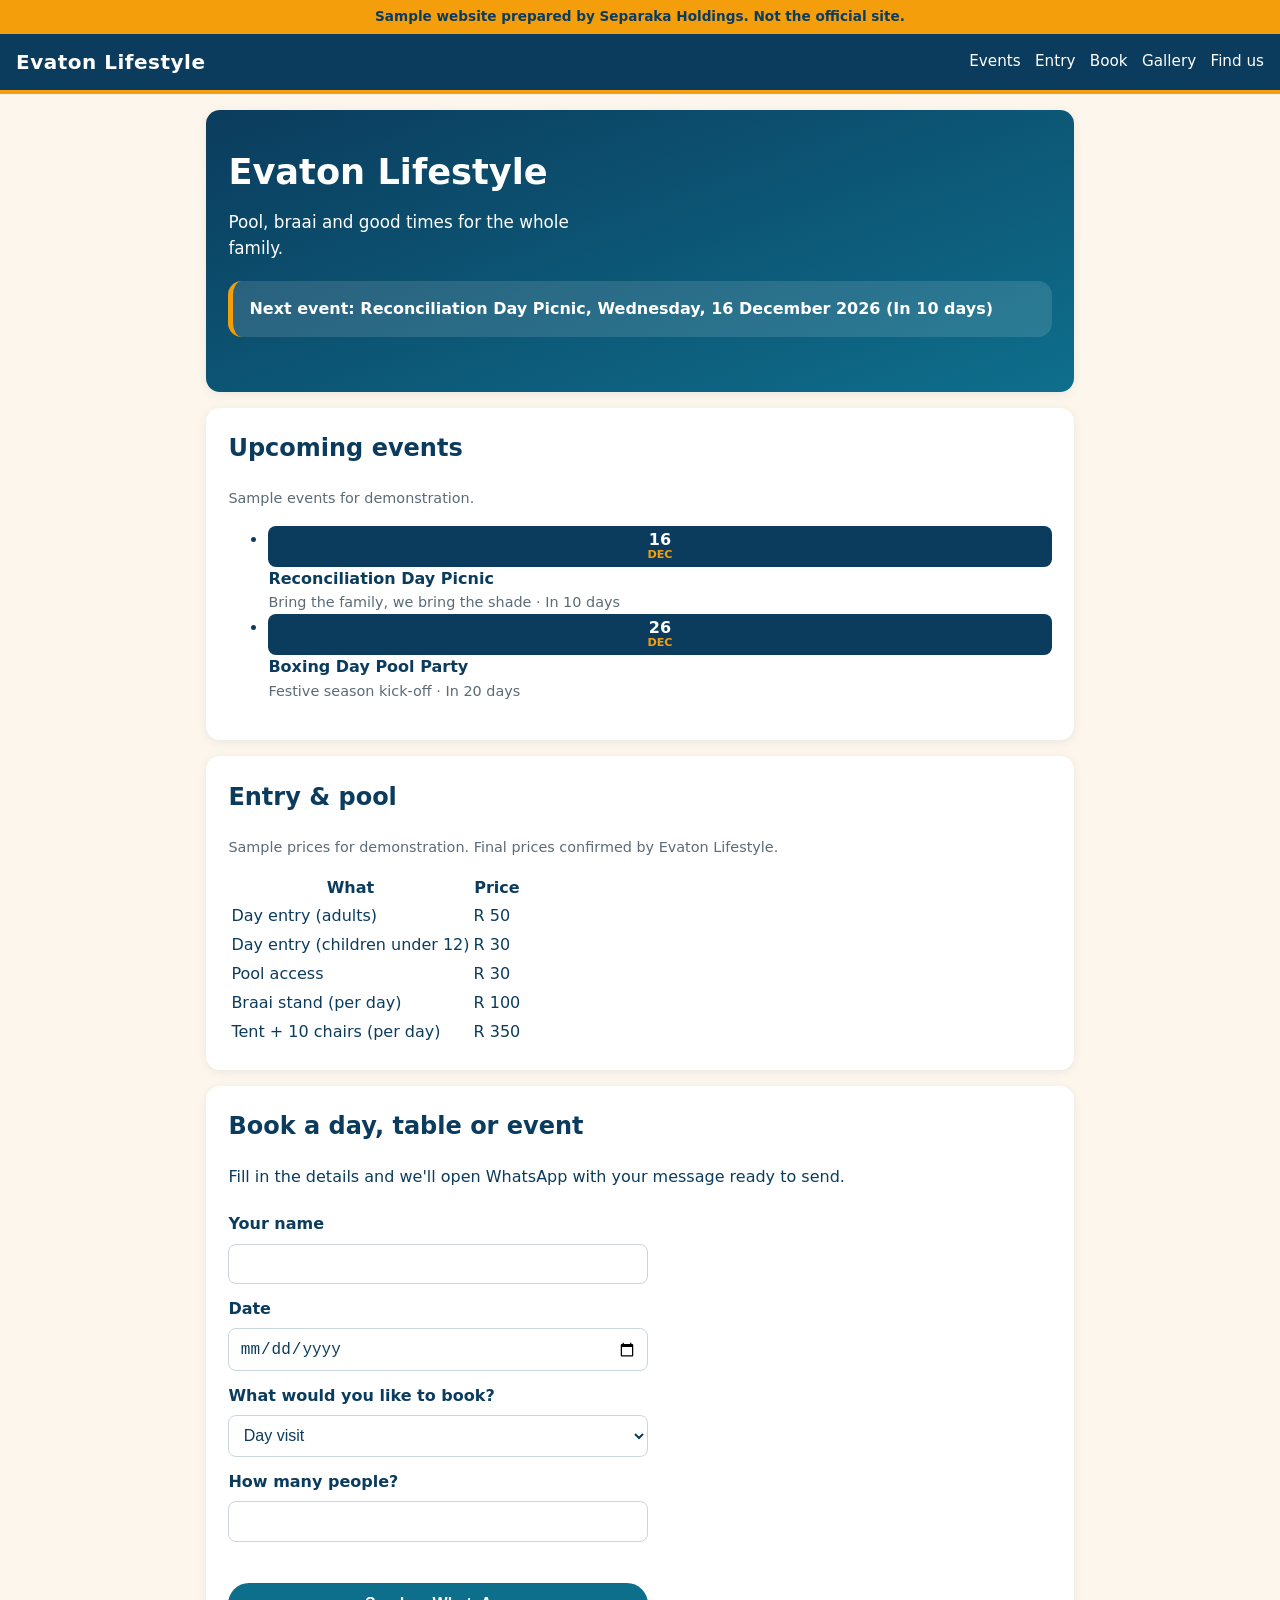
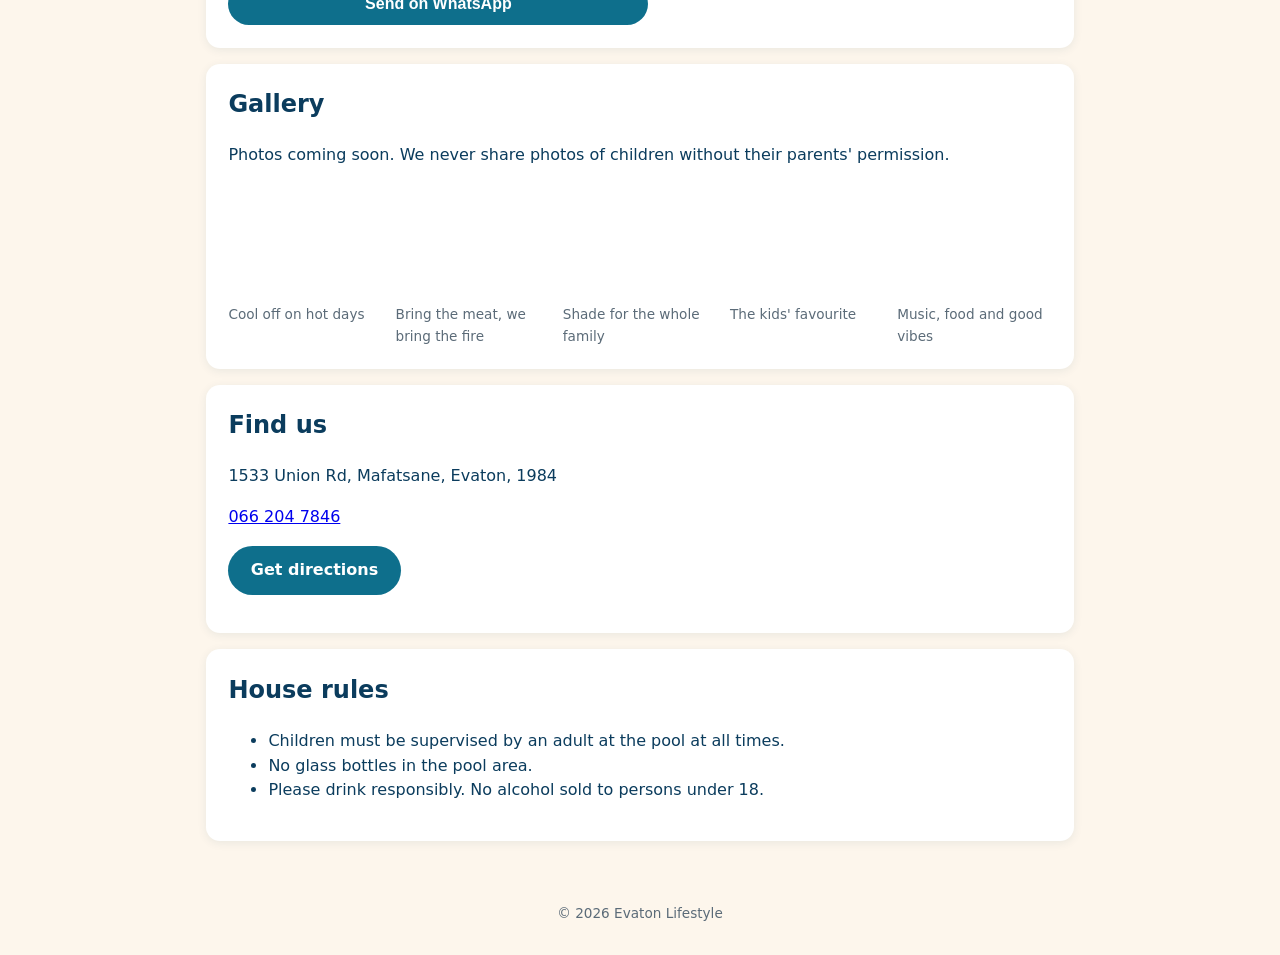
==== index.html @ ad06fa21 "Evaton Lifestyle sample site (Separaka demo)" ====
<!DOCTYPE html>
<html lang="en">
<head>
    <meta charset="UTF-8">
    <meta name="viewport" content="width=device-width, initial-scale=1.0">
    <meta name="description" content="Evaton Lifestyle: pool, braai and family days in Mafatsane, Evaton.">
    <title>Evaton Lifestyle | Pool, Braai &amp; Events</title>
    <meta name="robots" content="noindex">
    <meta name="color-scheme" content="only light">
    <link rel="stylesheet" href="styles.css">
</head>
<body>

    <div class="sample-banner">Sample website prepared by Separaka Holdings. Not the official site.</div>

    <header class="site-header">
        <a href="#top" class="brand">Evaton Lifestyle</a>
        <nav>
            <a href="#events">Events</a>
            <a href="#entry">Entry</a>
            <a href="#book">Book</a>
            <a href="#gallery">Gallery</a>
            <a href="#find-us">Find us</a>
        </nav>
    </header>

    <main id="top">

        <section class="hero">
            <h1>Evaton Lifestyle</h1>
            <p class="tagline">Pool, braai and good times for the whole family.</p>
            <div id="next-event" class="next-event"></div>
        </section>

        <section id="events">
            <h2>Upcoming events</h2>
            <p class="note">Sample events for demonstration.</p>
            <ul id="events-list" class="events"></ul>
        </section>

        <section id="entry">
            <h2>Entry &amp; pool</h2>
            <p class="note">Sample prices for demonstration. Final prices confirmed by Evaton Lifestyle.</p>
            <table id="entry-table"></table>
        </section>

        <section id="book">
            <h2>Book a day, table or event</h2>
            <p>Fill in the details and we'll open WhatsApp with your message ready to send.</p>

            <form id="booking-form" class="booking-form" novalidate>
                <label for="book-name">Your name</label>
                <input id="book-name" type="text" autocomplete="name">

                <label for="book-date">Date</label>
                <input id="book-date" type="date">

                <label for="book-type">What would you like to book?</label>
                <select id="book-type">
                    <option value="Day visit">Day visit</option>
                    <option value="Pool day">Pool day</option>
                    <option value="Braai area">Braai area</option>
                    <option value="Tent and tables">Tent and tables</option>
                    <option value="Private event">Private event (birthday, party)</option>
                </select>

                <label for="book-size">How many people?</label>
                <input id="book-size" type="number" min="1" max="200" inputmode="numeric">

                <p id="book-error" class="form-error" role="alert"></p>

                <button type="submit" class="btn">Send on WhatsApp</button>
            </form>
        </section>

        <section id="gallery">
            <h2>Gallery</h2>
            <p>Photos coming soon. We never share photos of children without their parents' permission.</p>

            <div class="gallery-grid">
                <figure class="tile">
                    <div class="tile-box bg-thu">The pool</div>
                    <figcaption>Cool off on hot days</figcaption>
                </figure>
                <figure class="tile">
                    <div class="tile-box bg-mon">Braai area</div>
                    <figcaption>Bring the meat, we bring the fire</figcaption>
                </figure>
                <figure class="tile">
                    <div class="tile-box bg-tue">Tents &amp; tables</div>
                    <figcaption>Shade for the whole family</figcaption>
                </figure>
                <figure class="tile">
                    <div class="tile-box bg-fri">Jumping castle</div>
                    <figcaption>The kids' favourite</figcaption>
                </figure>
                <figure class="tile">
                    <div class="tile-box bg-wed">Events</div>
                    <figcaption>Music, food and good vibes</figcaption>
                </figure>
            </div>
        </section>

        <section id="find-us">
            <h2>Find us</h2>
            <p>1533 Union Rd, Mafatsane, Evaton, 1984</p>
            <p><a href="tel:+27662047846">066 204 7846</a></p>
            <p>
                <a class="btn btn-directions"
                   href="https://www.google.com/maps/dir/?api=1&amp;destination=1533%20Union%20Rd%2C%20Mafatsane%2C%20Evaton%2C%201984"
                   target="_blank" rel="noopener">Get directions</a>
            </p>
        </section>

        <section id="rules">
            <h2>House rules</h2>
            <ul class="events">
                <li>Children must be supervised by an adult at the pool at all times.</li>
                <li>No glass bottles in the pool area.</li>
                <li>Please drink responsibly. No alcohol sold to persons under 18.</li>
            </ul>
        </section>

    </main>

    <footer class="site-footer">
        <p>&copy; <span id="year-now"></span> Evaton Lifestyle</p>
    </footer>

    <script src="script.js"></script>
</body>
</html>
---- styles.css ----
/* Evaton Lifestyle - pool & sun palette (Separaka sample) */
:root {
    --water: #0b3c5d;      /* deep water: text, header */
    --pool: #0e6f8c;       /* pool blue: buttons (#1286a8 failed: 4.2:1 with white) */
    --sun: #f59e0b;        /* sun orange: accent */
    --sand: #fdf6ec;       /* page background */
    --white: #ffffff;
    --muted: #5b6b78;
    --error: #8b0000;
    --radius: 14px;
}

* { box-sizing: border-box; }

html { scroll-behavior: smooth; }

body {
    margin: 0;
    font-family: "Segoe UI", system-ui, -apple-system, Arial, sans-serif;
    background: var(--sand);
    color: var(--water);
    line-height: 1.55;
}

.sample-banner {
    background: var(--sun);
    color: var(--water);
    text-align: center;
    font-size: 0.85rem;
    font-weight: 600;
    padding: 0.4rem 1rem;
}

.site-header {
    position: sticky;
    top: 0;
    z-index: 10;
    background: var(--water);
    padding: 0.8rem 1rem;
    display: flex;
    flex-wrap: wrap;
    align-items: center;
    justify-content: space-between;
    gap: 0.5rem;
    border-bottom: 4px solid var(--sun);
}

.brand {
    color: var(--white);
    text-decoration: none;
    font-weight: 800;
    font-size: 1.25rem;
    letter-spacing: 0.5px;
}

.brand span { color: var(--sun); }

.site-header nav { display: flex; flex-wrap: wrap; gap: 0.9rem; }

.site-header nav a {
    color: var(--white);
    text-decoration: none;
    font-size: 0.95rem;
}

.site-header nav a:hover { color: var(--sun); }

main { max-width: 900px; margin: 0 auto; padding: 1rem; }

section {
    background: var(--white);
    border-radius: var(--radius);
    padding: 1.4rem;
    margin-bottom: 1rem;
    box-shadow: 0 2px 10px rgba(11, 60, 93, 0.08);
}

.hero {
    background: linear-gradient(160deg, var(--water) 0%, var(--pool) 100%);
    color: var(--white);
    text-align: left;
    padding: 2.2rem 1.4rem;
}

.hero-kicker {
    margin: 0;
    color: var(--sun);
    font-weight: 700;
    text-transform: uppercase;
    font-size: 0.8rem;
    letter-spacing: 1.5px;
}

.hero h1 { font-size: 2.2rem; line-height: 1.15; margin: 0.4rem 0; }

.tagline { font-size: 1.05rem; max-width: 34ch; }

.next-event {
    margin: 1.2rem 0;
    padding: 1rem;
    border-radius: var(--radius);
    background: rgba(255, 255, 255, 0.12);
    border-left: 5px solid var(--sun);
    font-weight: 600;
}

.next-event:empty { display: none; }

h2 { margin-top: 0; color: var(--water); }

.note { color: var(--muted); font-size: 0.9rem; }

.event-list { list-style: none; padding: 0; margin: 0; display: grid; gap: 0.6rem; }

.event-list li {
    display: grid;
    grid-template-columns: 4.2rem 1fr;
    gap: 0.8rem;
    align-items: center;
    padding: 0.7rem;
    border: 1px solid #e6edf2;
    border-radius: 10px;
}

.event-list li.is-next { border: 2px solid var(--pool); background: #eef8fb; }

.event-date {
    background: var(--water);
    color: var(--white);
    border-radius: 8px;
    text-align: center;
    padding: 0.35rem 0;
    font-weight: 700;
    line-height: 1.1;
}

.event-date small { display: block; font-size: 0.7rem; color: var(--sun); text-transform: uppercase; }

.event-title { font-weight: 700; }

.event-detail { color: var(--muted); font-size: 0.9rem; }

.price-table { width: 100%; border-collapse: collapse; }

.price-table th, .price-table td { text-align: left; padding: 0.6rem; border-bottom: 1px solid #e6edf2; }

.price-table th { color: var(--muted); font-size: 0.85rem; text-transform: uppercase; }

.price-table td:last-child { font-weight: 700; text-align: right; }

.booking-form { display: grid; gap: 0.4rem; max-width: 420px; }

.booking-form label { font-weight: 600; margin-top: 0.4rem; }

.booking-form input,
.booking-form select {
    font-size: 1rem;
    padding: 0.65rem;
    border: 1px solid #c9d6df;
    border-radius: 8px;
    background: var(--white);
    color: var(--water);
}

.booking-form input:focus,
.booking-form select:focus { outline: 3px solid var(--sun); border-color: var(--pool); }

.form-error { color: var(--error); font-weight: 700; min-height: 1.2em; margin: 0.3rem 0; }

.btn {
    display: inline-block;
    background: var(--pool);
    color: var(--white);
    border: none;
    border-radius: 999px;
    padding: 0.75rem 1.4rem;
    font-size: 1rem;
    font-weight: 700;
    text-decoration: none;
    cursor: pointer;
}

.btn:hover { background: var(--water); }

.btn-sun { background: var(--sun); color: var(--water); }

.btn-sun:hover { background: var(--white); }

.btn-outline { background: transparent; color: var(--pool); border: 2px solid var(--pool); }

.btn-outline:hover { background: var(--pool); color: var(--white); }

.gallery-grid { display: grid; grid-template-columns: repeat(auto-fill, minmax(150px, 1fr)); gap: 0.8rem; }

.tile { margin: 0; }

.tile-box {
    aspect-ratio: 4 / 3;
    border-radius: 10px;
    display: flex;
    align-items: center;
    justify-content: center;
    font-weight: 700;
    color: var(--white);
    text-align: center;
    padding: 0.5rem;
}

.tile figcaption { font-size: 0.85rem; color: var(--muted); margin-top: 0.3rem; }

.t-pool   { background: var(--pool); }
.t-braai  { background: #b45309; }
.t-shade  { background: #2f6f4e; }
.t-castle { background: var(--sun); color: var(--water); }
.t-night  { background: var(--water); }

.rules { padding-left: 1.2rem; }

.rules li { margin-bottom: 0.4rem; }

.site-footer { text-align: center; color: var(--muted); padding: 1rem; font-size: 0.85rem; }

@media (max-width: 480px) {
    .hero h1 { font-size: 1.8rem; }
    section { padding: 1.1rem; }
}
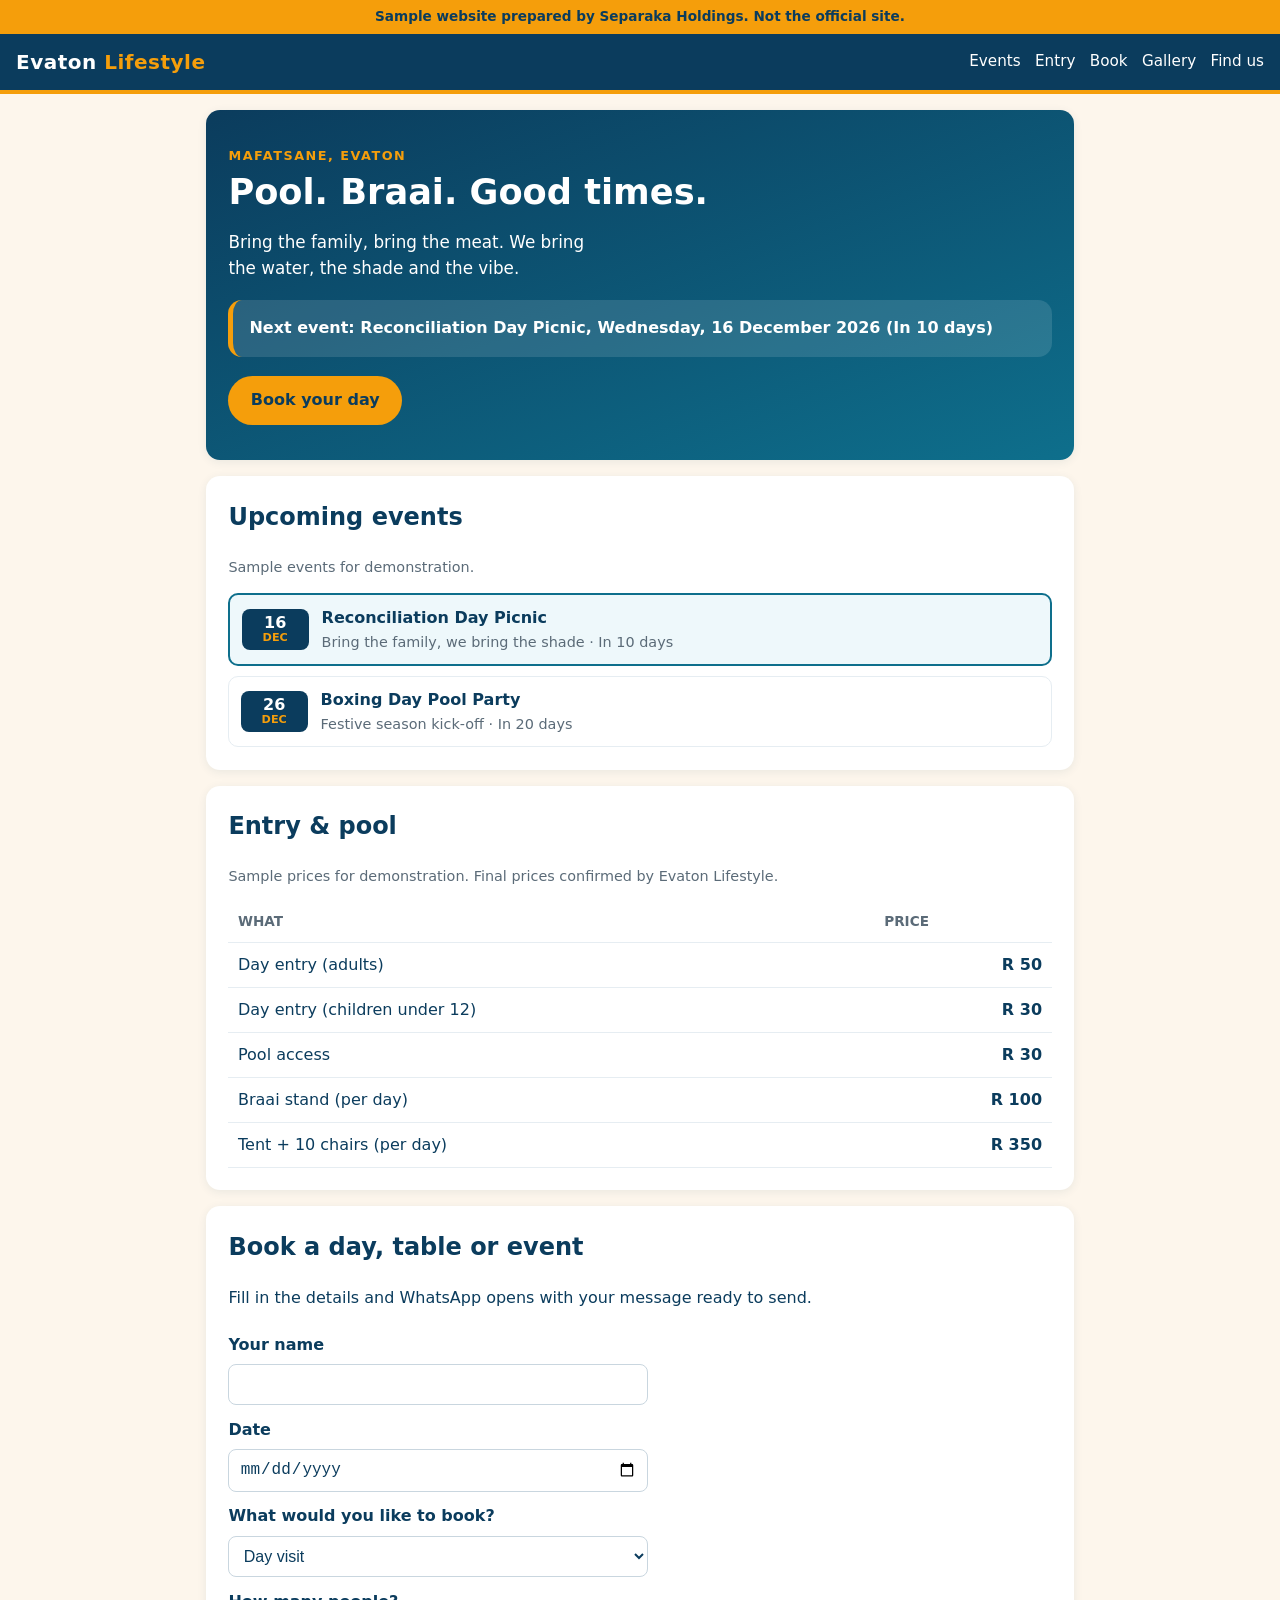
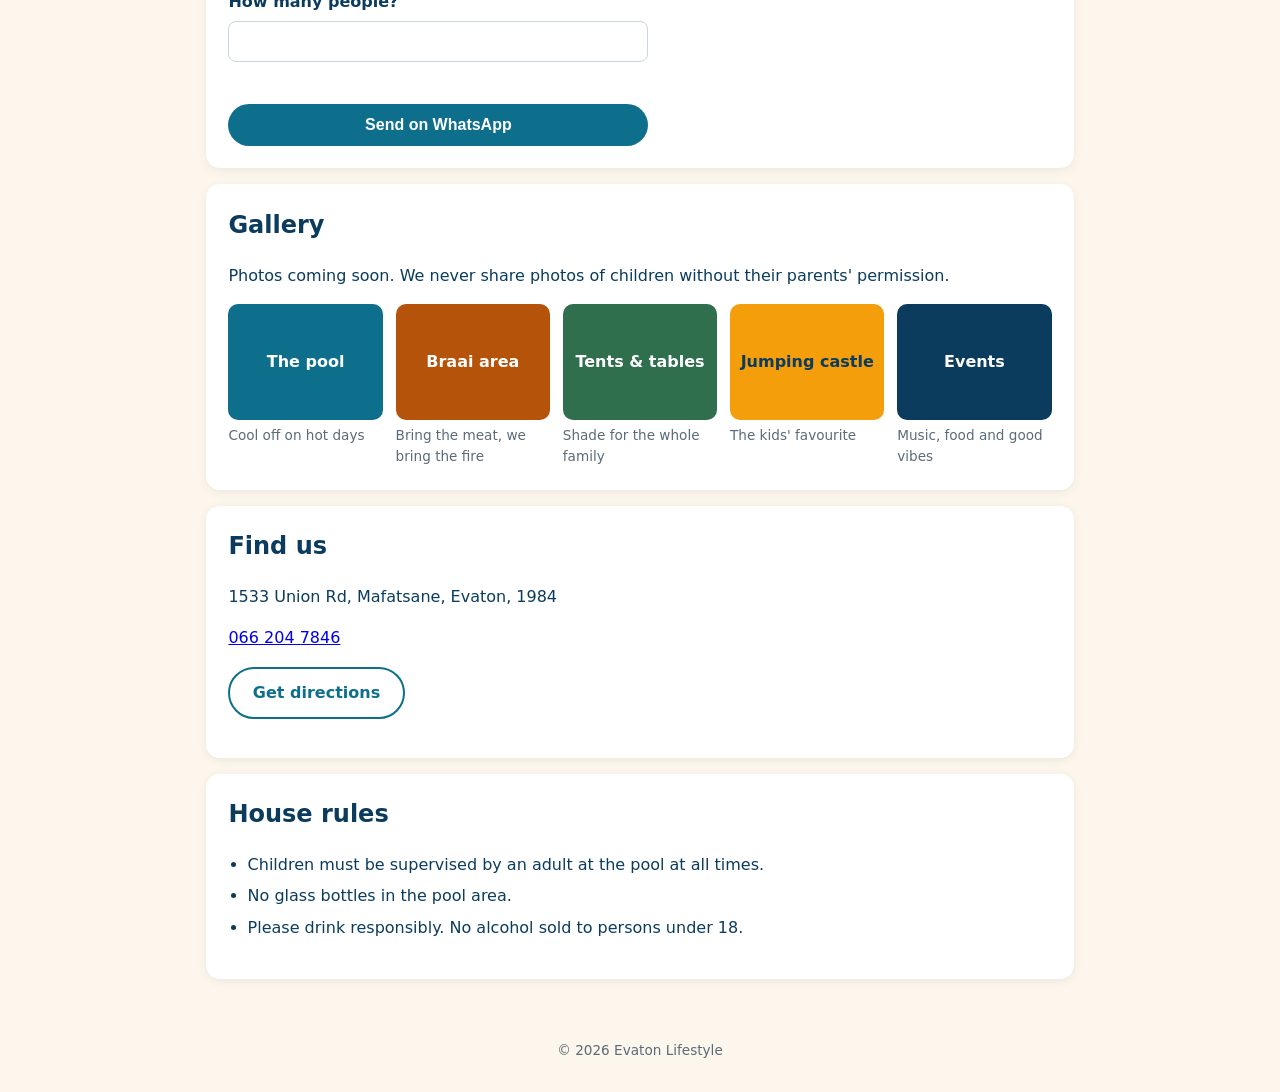
==== commit 6c8eeb87: "Evaton demo: rename (3).html to index.html" ====
--- a/index.html
+++ b/index.html
@@ -14,7 +14,7 @@
     <div class="sample-banner">Sample website prepared by Separaka Holdings. Not the official site.</div>
 
     <header class="site-header">
-        <a href="#top" class="brand">Evaton Lifestyle</a>
+        <a href="#top" class="brand">Evaton <span>Lifestyle</span></a>
         <nav>
             <a href="#events">Events</a>
             <a href="#entry">Entry</a>
@@ -27,26 +27,28 @@
     <main id="top">
 
         <section class="hero">
-            <h1>Evaton Lifestyle</h1>
-            <p class="tagline">Pool, braai and good times for the whole family.</p>
+            <p class="hero-kicker">Mafatsane, Evaton</p>
+            <h1>Pool. Braai. Good times.</h1>
+            <p class="tagline">Bring the family, bring the meat. We bring the water, the shade and the vibe.</p>
             <div id="next-event" class="next-event"></div>
+            <a href="#book" class="btn btn-sun">Book your day</a>
         </section>
 
         <section id="events">
             <h2>Upcoming events</h2>
             <p class="note">Sample events for demonstration.</p>
-            <ul id="events-list" class="events"></ul>
+            <ul id="events-list" class="event-list"></ul>
         </section>
 
         <section id="entry">
             <h2>Entry &amp; pool</h2>
             <p class="note">Sample prices for demonstration. Final prices confirmed by Evaton Lifestyle.</p>
-            <table id="entry-table"></table>
+            <table id="entry-table" class="price-table"></table>
         </section>
 
         <section id="book">
             <h2>Book a day, table or event</h2>
-            <p>Fill in the details and we'll open WhatsApp with your message ready to send.</p>
+            <p>Fill in the details and WhatsApp opens with your message ready to send.</p>
 
             <form id="booking-form" class="booking-form" novalidate>
                 <label for="book-name">Your name</label>
@@ -57,11 +59,11 @@
 
                 <label for="book-type">What would you like to book?</label>
                 <select id="book-type">
-                    <option value="Day visit">Day visit</option>
-                    <option value="Pool day">Pool day</option>
-                    <option value="Braai area">Braai area</option>
-                    <option value="Tent and tables">Tent and tables</option>
-                    <option value="Private event">Private event (birthday, party)</option>
+                    <option value="a day visit">Day visit</option>
+                    <option value="a pool day">Pool day</option>
+                    <option value="a braai area">Braai area</option>
+                    <option value="a tent and tables">Tent and tables</option>
+                    <option value="a private event (birthday or party)">Private event (birthday, party)</option>
                 </select>
 
                 <label for="book-size">How many people?</label>
@@ -79,23 +81,23 @@
 
             <div class="gallery-grid">
                 <figure class="tile">
-                    <div class="tile-box bg-thu">The pool</div>
+                    <div class="tile-box t-pool">The pool</div>
                     <figcaption>Cool off on hot days</figcaption>
                 </figure>
                 <figure class="tile">
-                    <div class="tile-box bg-mon">Braai area</div>
+                    <div class="tile-box t-braai">Braai area</div>
                     <figcaption>Bring the meat, we bring the fire</figcaption>
                 </figure>
                 <figure class="tile">
-                    <div class="tile-box bg-tue">Tents &amp; tables</div>
+                    <div class="tile-box t-shade">Tents &amp; tables</div>
                     <figcaption>Shade for the whole family</figcaption>
                 </figure>
                 <figure class="tile">
-                    <div class="tile-box bg-fri">Jumping castle</div>
+                    <div class="tile-box t-castle">Jumping castle</div>
                     <figcaption>The kids' favourite</figcaption>
                 </figure>
                 <figure class="tile">
-                    <div class="tile-box bg-wed">Events</div>
+                    <div class="tile-box t-night">Events</div>
                     <figcaption>Music, food and good vibes</figcaption>
                 </figure>
             </div>
@@ -106,7 +108,7 @@
             <p>1533 Union Rd, Mafatsane, Evaton, 1984</p>
             <p><a href="tel:+27662047846">066 204 7846</a></p>
             <p>
-                <a class="btn btn-directions"
+                <a class="btn btn-outline"
                    href="https://www.google.com/maps/dir/?api=1&amp;destination=1533%20Union%20Rd%2C%20Mafatsane%2C%20Evaton%2C%201984"
                    target="_blank" rel="noopener">Get directions</a>
             </p>
@@ -114,7 +116,7 @@
 
         <section id="rules">
             <h2>House rules</h2>
-            <ul class="events">
+            <ul class="rules">
                 <li>Children must be supervised by an adult at the pool at all times.</li>
                 <li>No glass bottles in the pool area.</li>
                 <li>Please drink responsibly. No alcohol sold to persons under 18.</li>
@@ -129,4 +131,4 @@
 
     <script src="script.js"></script>
 </body>
-</html>+</html>
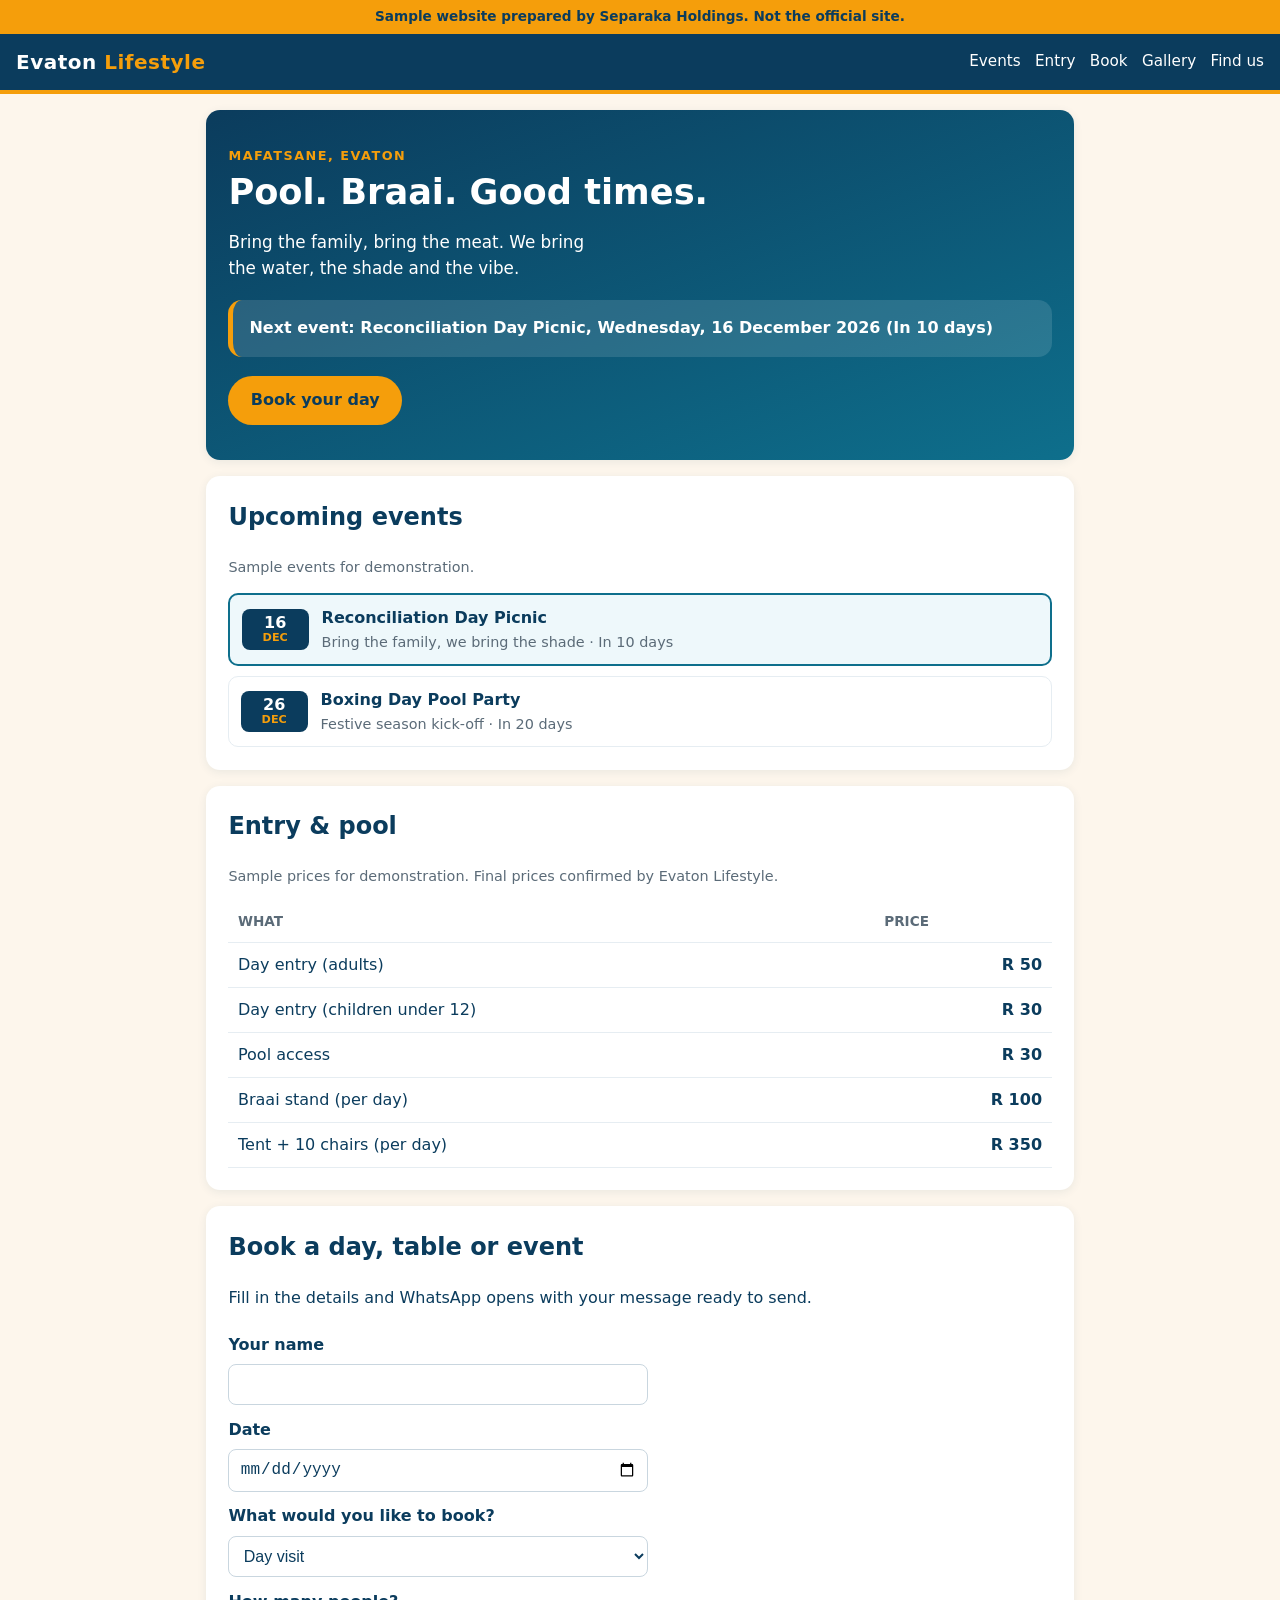
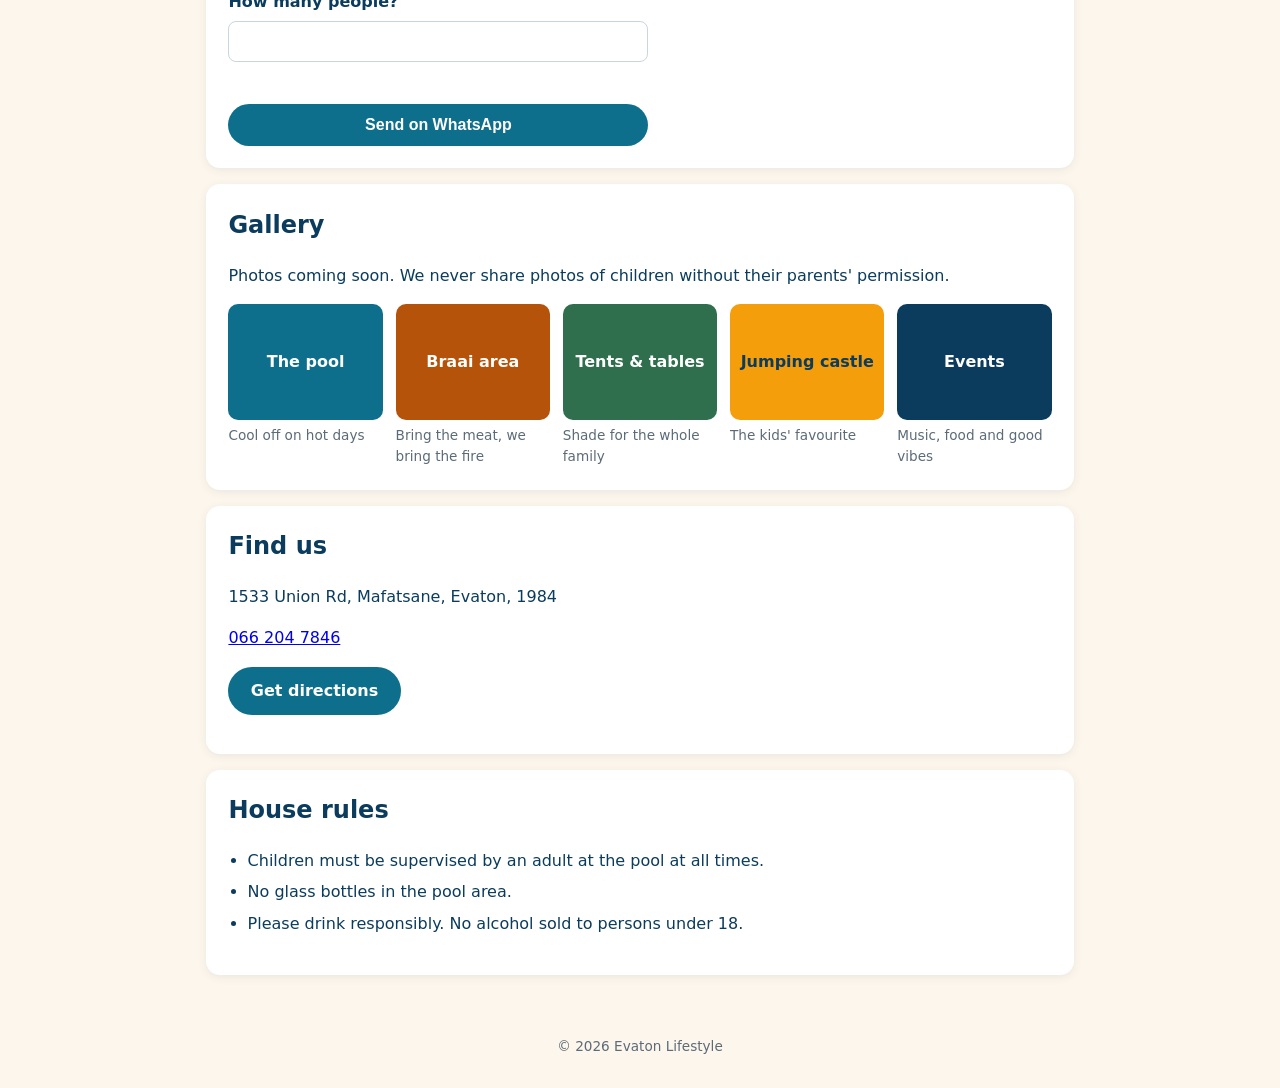
==== commit 6daa67d0: "Evaton demo: headings visible under sticky header, filled directions button" ====
--- a/index.html
+++ b/index.html
@@ -108,7 +108,7 @@
             <p>1533 Union Rd, Mafatsane, Evaton, 1984</p>
             <p><a href="tel:+27662047846">066 204 7846</a></p>
             <p>
-                <a class="btn btn-outline"
+                <a class="btn"
                    href="https://www.google.com/maps/dir/?api=1&amp;destination=1533%20Union%20Rd%2C%20Mafatsane%2C%20Evaton%2C%201984"
                    target="_blank" rel="noopener">Get directions</a>
             </p>
--- a/styles.css
+++ b/styles.css
@@ -13,6 +13,8 @@
 * { box-sizing: border-box; }
 
 html { scroll-behavior: smooth; }
+
+section { scroll-margin-top: 7.5rem; }
 
 body {
     margin: 0;
